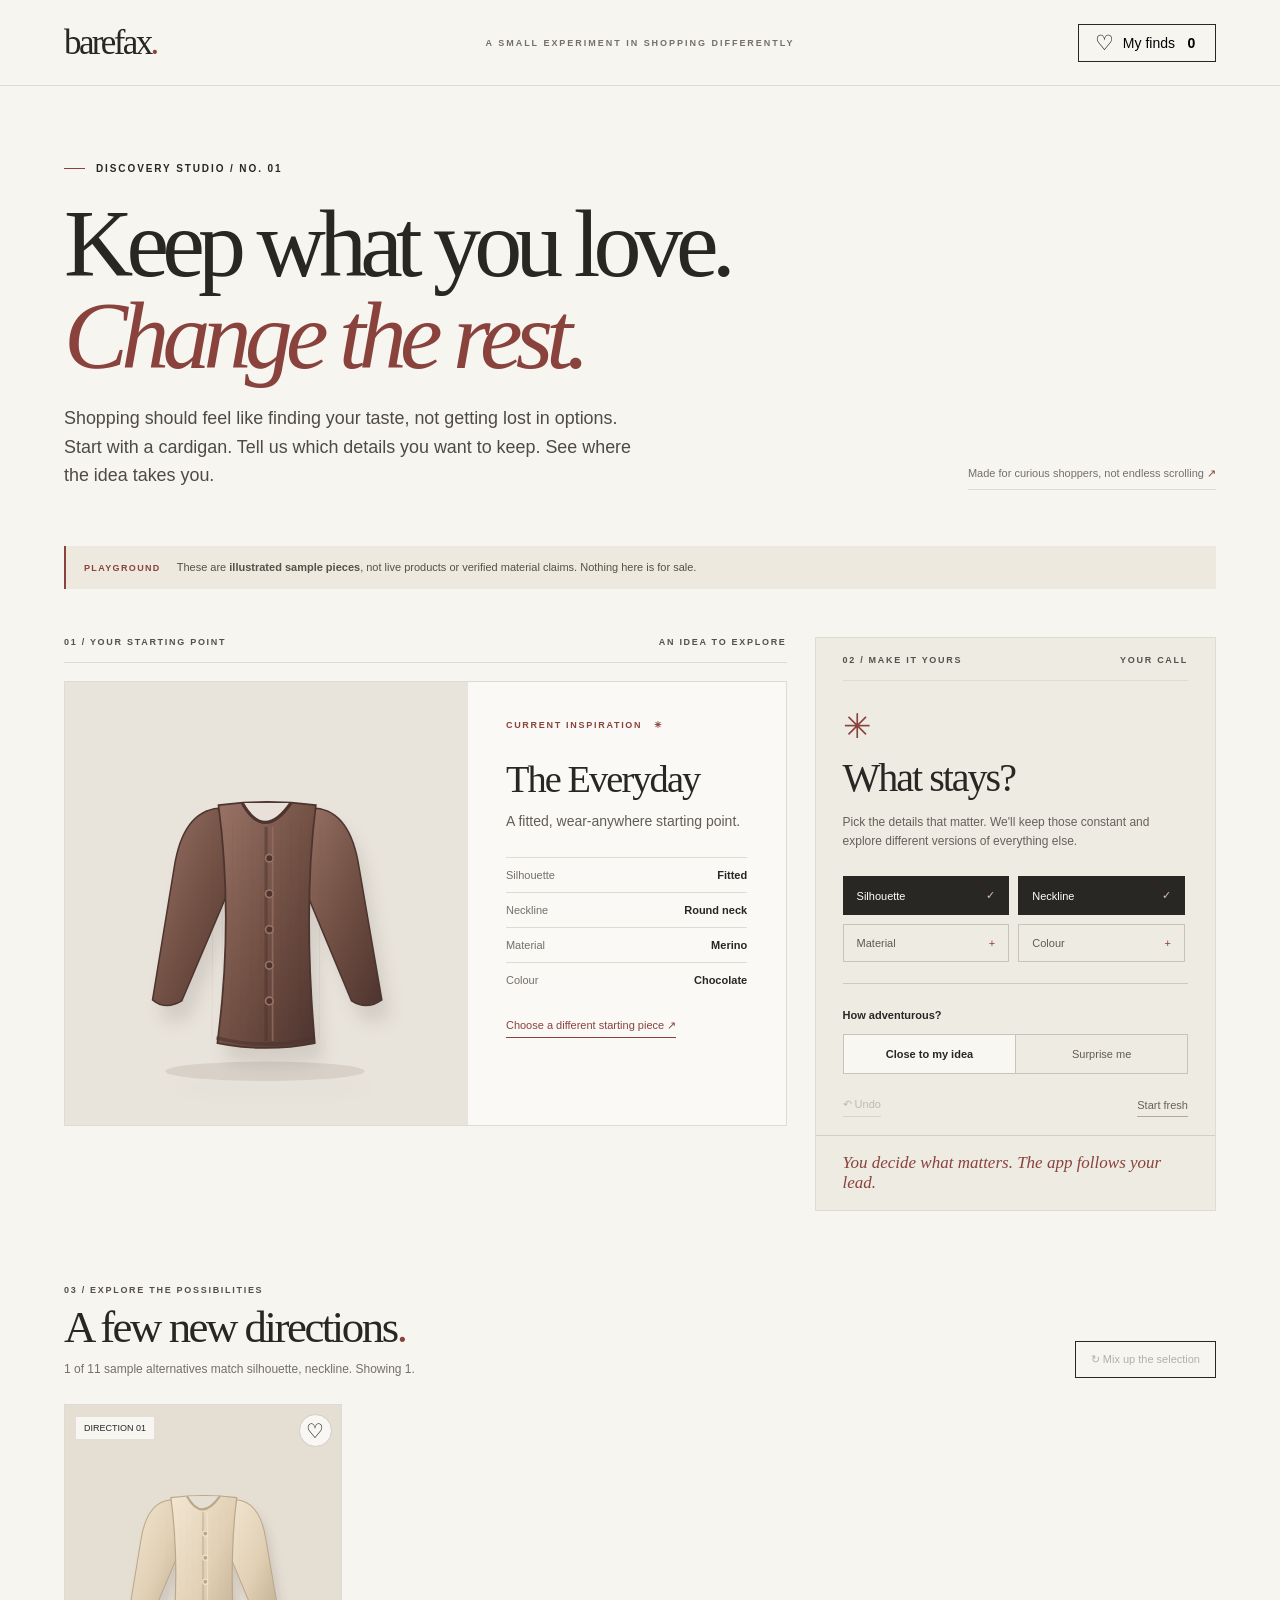
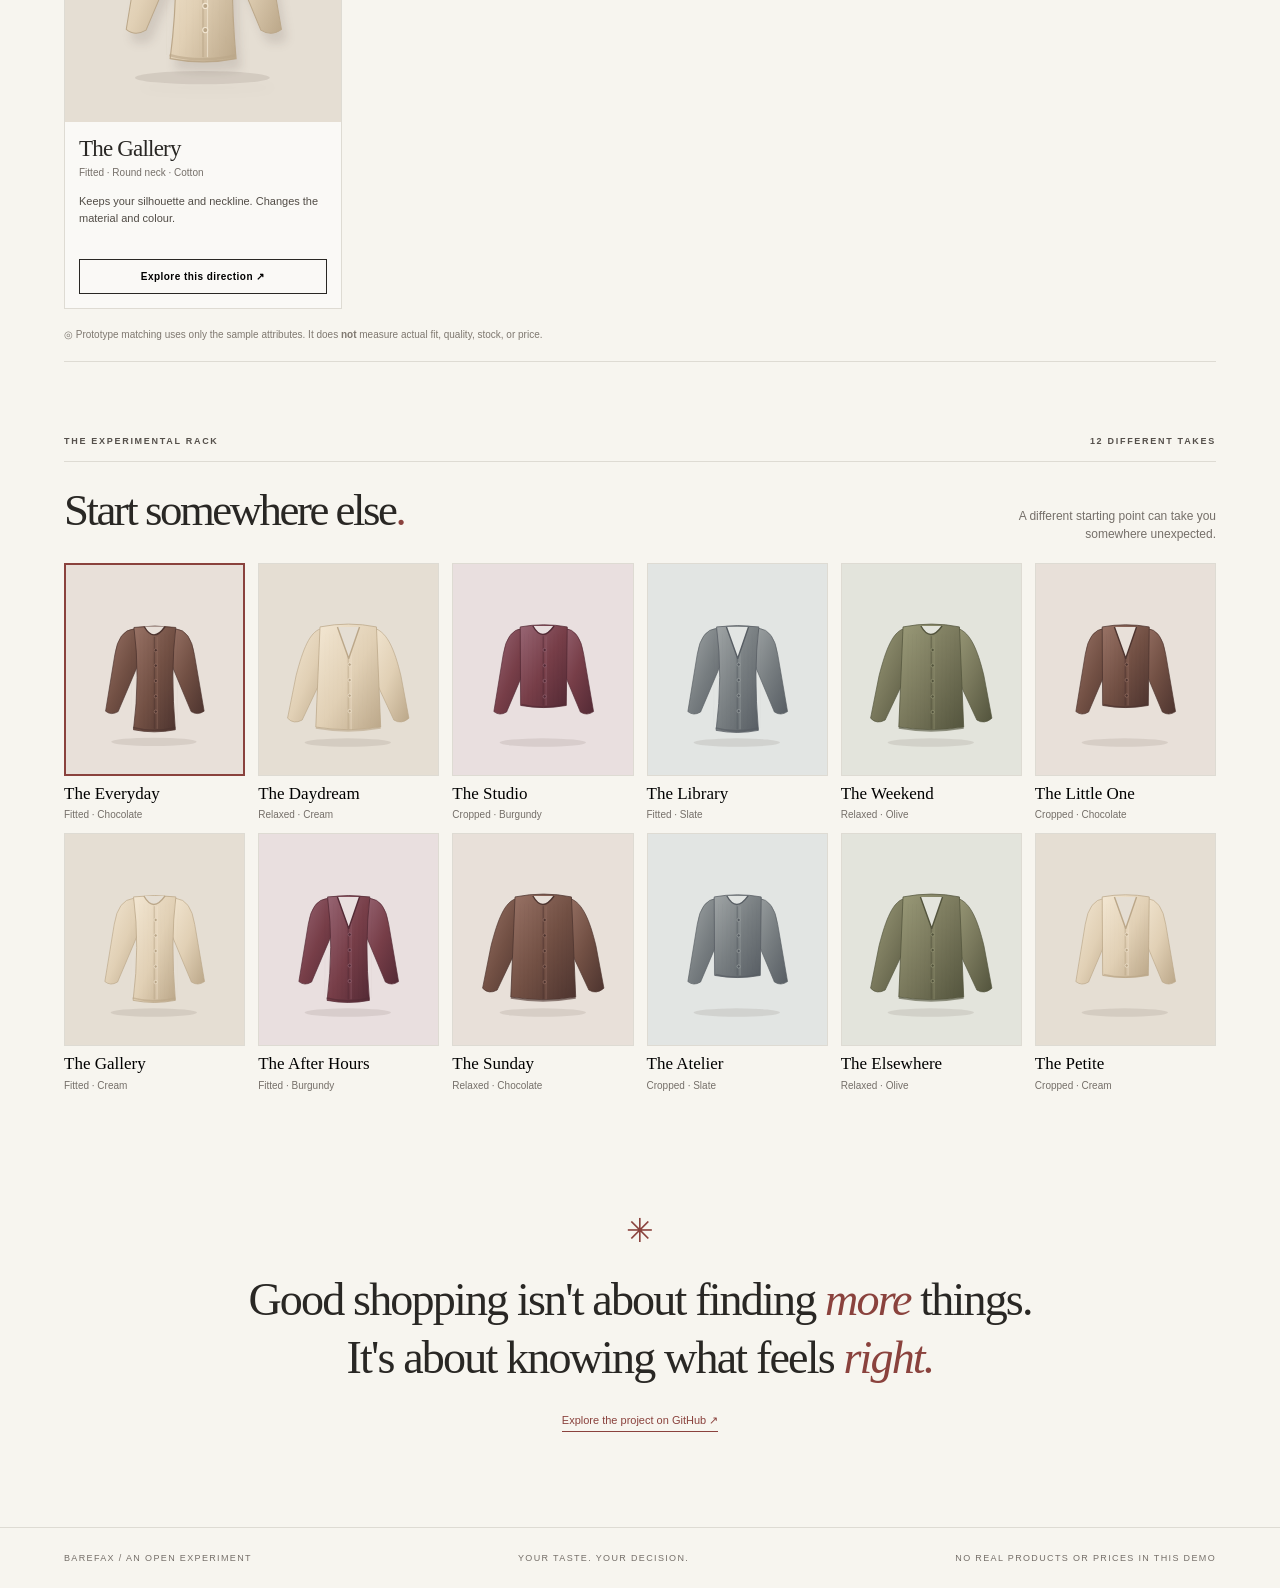
==== studio/index.html @ b5167705 "feat(studio): add isolated interactive discovery playground" ====
<!doctype html>
<html lang="en">
<head>
  <meta charset="utf-8">
  <meta name="viewport" content="width=device-width, initial-scale=1">
  <meta name="color-scheme" content="light">
  <title>Barefax Studio — an experiment in shopping differently</title>
  <link rel="stylesheet" href="./styles.css">
  <script defer src="./app.js"></script>
</head>
<body>
  <a class="skip-link" href="#main">Skip to discovery</a>
  <div class="site-shell">
    <header class="masthead">
      <a class="brand" href="./index.html" aria-label="Barefax Studio home">barefax<span class="brand-dot">.</span></a>
      <span class="masthead-center">A SMALL EXPERIMENT IN SHOPPING DIFFERENTLY</span>
      <button type="button" class="saved-trigger" id="open-saved" aria-haspopup="dialog">
        <span class="icon-heart" aria-hidden="true">♡</span> My finds <span class="count" id="saved-count">0</span>
      </button>
    </header>

    <main id="main">
      <section class="intro">
        <div class="eyebrow"><span class="eyebrow-mark"></span> DISCOVERY STUDIO / NO. 01</div>
        <h1>Keep what you love.<br><em>Change the rest.</em></h1>
        <div class="intro-bottom">
          <p>Shopping should feel like finding your taste, not getting lost in options. Start with a cardigan. Tell us which details you want to keep. See where the idea takes you.</p>
          <div class="proof-pill">Made for curious shoppers, not endless scrolling <span aria-hidden="true">↗</span></div>
        </div>
      </section>

      <div class="demo-notice" role="note">
        <span class="demo-label">PLAYGROUND</span>
        <span>These are <strong>illustrated sample pieces</strong>, not live products or verified material claims. Nothing here is for sale.</span>
      </div>

      <section class="workspace" aria-label="Your discovery workspace">
        <div class="main-study">
          <div class="section-head"><span>01 / YOUR STARTING POINT</span><span>AN IDEA TO EXPLORE</span></div>
          <div class="hero-card">
            <div class="hero-visual" id="hero-art" aria-hidden="true"></div>
            <div class="hero-details">
              <div class="mini-eyebrow">CURRENT INSPIRATION <span aria-hidden="true">✳</span></div>
              <h2 id="hero-name">The Everyday</h2>
              <p id="hero-description">A considered starting point.</p>
              <div class="detail-grid" id="hero-details"></div>
              <button class="text-link" id="change-seed" type="button">Choose a different starting piece <span aria-hidden="true">↗</span></button>
            </div>
          </div>
        </div>

        <aside class="refinement" aria-labelledby="refine-heading">
          <div class="section-head"><span>02 / MAKE IT YOURS</span><span>YOUR CALL</span></div>
          <div class="refine-inner">
            <div class="tiny-icon" aria-hidden="true">✳</div>
            <h2 id="refine-heading">What stays?</h2>
            <p>Pick the details that matter. We'll keep those constant and explore different versions of everything else.</p>
            <div class="keep-controls" id="keep-controls" role="group" aria-label="Features to preserve">
              <button class="keep-chip" type="button" data-keep="silhouette" aria-pressed="true">Silhouette <span aria-hidden="true">✓</span></button>
              <button class="keep-chip" type="button" data-keep="neckline" aria-pressed="true">Neckline <span aria-hidden="true">✓</span></button>
              <button class="keep-chip" type="button" data-keep="material" aria-pressed="false">Material <span aria-hidden="true">+</span></button>
              <button class="keep-chip" type="button" data-keep="colour" aria-pressed="false">Colour <span aria-hidden="true">+</span></button>
            </div>

            <div class="fine-rule"></div>
            <h3>How adventurous?</h3>
            <div class="mode-switch" role="group" aria-label="Discovery direction">
              <button type="button" data-mode="close" class="mode-button" aria-pressed="true">Close to my idea</button>
              <button type="button" data-mode="surprise" class="mode-button" aria-pressed="false">Surprise me</button>
            </div>
            <div class="refine-actions">
              <button class="button-quiet" type="button" id="undo" disabled>↶ Undo</button>
              <button class="button-quiet" type="button" id="reset">Start fresh</button>
            </div>
          </div>
          <div class="refine-note">You decide what matters. The app follows your lead.</div>
        </aside>
      </section>

      <section class="alternatives" id="alternatives" aria-labelledby="alternatives-heading">
        <div class="results-header">
          <div>
            <div class="section-head"><span>03 / EXPLORE THE POSSIBILITIES</span></div>
            <h2 id="alternatives-heading">A few new directions<span class="period">.</span></h2>
            <p id="result-explanation" aria-live="polite">Keeping your chosen details in mind.</p>
          </div>
          <button type="button" id="reshuffle" class="shuffle-button">↻ Mix up the selection</button>
        </div>
        <div id="results" class="product-grid" aria-live="polite"></div>
        <div id="empty-results" class="empty-message" hidden>
          <span class="empty-star" aria-hidden="true">✳</span>
          <h3>That's a very specific vision.</h3>
          <p>No other sample piece has every detail you asked to keep. Unselect one detail to see more options—we won't quietly ignore your choices.</p>
        </div>
        <div class="method-note"><span aria-hidden="true">◎</span> Prototype matching uses only the sample attributes. It does <strong>not</strong> measure actual fit, quality, stock, or price.</div>
      </section>

      <section class="inspiration" id="inspiration" aria-labelledby="inspiration-heading">
        <div class="section-head"><span>THE EXPERIMENTAL RACK</span><span>12 DIFFERENT TAKES</span></div>
        <div class="inspiration-top">
          <h2 id="inspiration-heading">Start somewhere else<span class="period">.</span></h2>
          <p>A different starting point can take you somewhere unexpected.</p>
        </div>
        <div class="rack-grid" id="rack"></div>
      </section>

      <section class="closer">
        <span class="closer-star" aria-hidden="true">✳</span>
        <p>Good shopping isn't about finding <em>more</em> things.<br>It's about knowing what feels <em>right.</em></p>
        <a class="text-link" href="https://github.com/desiraesidhu17-del/worth-it-scorer" target="_blank" rel="noopener noreferrer">Explore the project on GitHub ↗</a>
      </section>
    </main>
    <footer class="footer"><span>BAREFAX / AN OPEN EXPERIMENT</span><span>YOUR TASTE. YOUR DECISION.</span><span>NO REAL PRODUCTS OR PRICES IN THIS DEMO</span></footer>
  </div>

  <dialog id="saved-dialog" class="studio-dialog" aria-labelledby="saved-heading">
    <div class="dialog-heading">
      <div><span class="mini-eyebrow">YOUR LITTLE COLLECTION</span><h2 id="saved-heading">Things worth keeping.</h2></div>
      <button type="button" class="close-dialog" data-close="saved-dialog" aria-label="Close saved finds">✕</button>
    </div>
    <p class="dialog-help">Saved on this browser only. Nothing is uploaded or shared. Choose two or three pieces to compare their demo attributes.</p>
    <div id="saved-items" class="saved-items"></div>
    <div class="dialog-actions">
      <button type="button" id="compare-saved" class="button-primary" disabled>Compare selected</button>
      <button type="button" data-close="saved-dialog" class="button-secondary">Back to exploring</button>
    </div>
  </dialog>

  <dialog id="compare-dialog" class="studio-dialog compare-dialog" aria-labelledby="compare-heading">
    <div class="dialog-heading">
      <div><span class="mini-eyebrow">SIDE BY SIDE</span><h2 id="compare-heading">See what changes.</h2></div>
      <button type="button" class="close-dialog" data-close="compare-dialog" aria-label="Close comparison">✕</button>
    </div>
    <div id="comparison" class="comparison-table"></div>
    <p class="dialog-help">This is an attribute comparison of fictional examples, not a product-quality verdict. Later, verified Barefax evidence can live here.</p>
    <div class="dialog-actions"><button type="button" class="button-primary" data-close="compare-dialog">Keep exploring</button></div>
  </dialog>
</body>
</html>
---- studio/styles.css ----
/* Barefax Studio / experiment 01. Standalone static CSS; does not touch production styles. */
:root {
  --paper: #f7f5ef;
  --ink: #292724;
  --muted: #756f69;
  --line: #dedbd3;
  --accent: #8a423d;
  --rose: #e9e0d8;
  --panel: #eeebe3;
  --sans: "Helvetica Neue", Arial, sans-serif;
  --serif: Georgia, "Times New Roman", serif;
}
* { box-sizing: border-box; }
html { scroll-behavior: smooth; }
body { margin: 0; background: var(--paper); color: var(--ink); font-family: var(--sans); font-size: 14px; }
button, input { font: inherit; }
button { cursor: pointer; }
button:focus-visible, a:focus-visible, input:focus-visible { outline: 2px solid var(--accent); outline-offset: 4px; }
a { color: inherit; }
[hidden] { display: none !important; }
.site-shell { max-width: 1580px; margin: auto; }
.skip-link { position: absolute; z-index: 200; top: -100px; left: 10px; padding: 12px; background: white; }
.skip-link:focus { top: 10px; }
.masthead { display: grid; grid-template-columns: 1fr 1fr 1fr; align-items: center; gap: 14px; min-height: 86px; padding: 14px clamp(20px, 5vw, 80px); border-bottom: 1px solid var(--line); }
.brand { font-family: var(--serif); letter-spacing: -.075em; font-size: 35px; text-decoration: none; line-height: 1; }
.brand-dot, .period { color: var(--accent); }
.masthead-center { text-align: center; font-size: 9px; font-weight: 700; letter-spacing: .22em; color: var(--muted); }
.saved-trigger { justify-self: end; display: flex; align-items: center; gap: 9px; border: 1px solid var(--ink); padding: 10px 16px; background: transparent; white-space: nowrap; }
.saved-trigger:hover { background: var(--ink); color: #fff; }
.icon-heart { font-size: 21px; line-height: .65; }
.count { min-width: 15px; text-align: center; font-weight: 700; }
.intro { padding: clamp(48px, 6vw, 100px) clamp(20px, 5vw, 80px) 32px; }
.eyebrow, .section-head, .mini-eyebrow { font-size: 10px; text-transform: uppercase; font-weight: 700; letter-spacing: .19em; }
.eyebrow { display: flex; align-items: center; gap: 11px; }
.eyebrow-mark { width: 21px; height: 1px; background: var(--accent); }
.intro h1 { margin: 24px 0 22px; font-family: var(--serif); font-size: clamp(57px, 7.5vw, 122px); font-weight: normal; letter-spacing: -.071em; line-height: .96; }
.intro h1 em { color: var(--accent); font-weight: normal; }
.intro-bottom { display: flex; justify-content: space-between; align-items: end; gap: 30px; }
.intro-bottom p { max-width: 570px; margin: 0; font-size: clamp(15px, 1.4vw, 18px); line-height: 1.6; color: #4f4a45; }
.proof-pill { border-bottom: 1px solid var(--line); color: var(--muted); padding: 0 0 9px; font-size: 11px; white-space: nowrap; }
.proof-pill span { color: var(--accent); }
.demo-notice { margin: 24px clamp(20px, 5vw, 80px) 48px; padding: 13px 18px; background: #eee9df; border-left: 2px solid var(--accent); color: #555049; display: flex; align-items: baseline; gap: 16px; font-size: 11px; line-height: 1.5; }
.demo-label { font-size: 9px; font-weight: 800; letter-spacing: .15em; color: var(--accent); }
.workspace { display: grid; grid-template-columns: minmax(0, 1.8fr) minmax(300px, 1fr); gap: 28px; padding: 0 clamp(20px, 5vw, 80px); }
.section-head { display: flex; justify-content: space-between; gap: 10px; padding: 0 0 15px; border-bottom: 1px solid var(--line); color: #55504b; font-size: 9px; }
.hero-card { display: grid; grid-template-columns: minmax(0, 1fr) minmax(240px, .79fr); min-height: 445px; margin-top: 18px; border: 1px solid var(--line); background: #faf9f5; }
.hero-visual { display: grid; place-items: center; overflow: hidden; min-height: 390px; background: #e9e4db; }
.hero-visual svg { width: min(86%, 400px); max-height: 420px; filter: drop-shadow(8px 16px 8px rgba(38,27,23,.11)); }
.hero-details { padding: clamp(22px, 3vw, 42px); display: flex; flex-direction: column; align-items: start; }
.mini-eyebrow { color: var(--accent); font-size: 9px; }
.mini-eyebrow span { padding-left: 8px; }
.hero-details h2 { font-family: var(--serif); font-weight: normal; font-size: clamp(36px, 3vw, 50px); line-height: 1.03; letter-spacing: -.05em; margin: 30px 0 10px; }
.hero-details p { color: #625c56; line-height: 1.65; max-width: 280px; margin: 0 0 24px; }
.detail-grid { width: 100%; display: grid; gap: 0; }
.detail-grid div { display: flex; justify-content: space-between; gap: 12px; padding: 11px 0; border-top: 1px solid var(--line); font-size: 11px; }
.detail-grid span { color: var(--muted); }
.detail-grid strong { text-align: right; font-weight: 600; }
.text-link { border: 0; border-bottom: 1px solid currentColor; background: none; padding: 0 0 5px; font-size: 11px; color: var(--accent); text-decoration: none; margin-top: auto; }
.hero-details .text-link { margin-top: 22px; }
.text-link:hover { color: var(--ink); }
.refinement { border: 1px solid var(--line); background: var(--panel); display: flex; flex-direction: column; }
.refinement .section-head { margin: 0 27px; padding-top: 17px; }
.refine-inner { padding: 25px 27px 18px; }
.tiny-icon { color: var(--accent); font-size: 34px; }
.refine-inner h2 { margin: 8px 0 12px; font-family: var(--serif); font-weight: normal; letter-spacing: -.05em; font-size: 40px; }
.refine-inner p { color: #67605b; line-height: 1.6; font-size: 12px; max-width: 310px; }
.keep-controls { display: flex; flex-wrap: wrap; gap: 9px; margin: 25px 0 21px; }
.keep-chip { display: flex; gap: 18px; align-items: center; justify-content: space-between; border: 1px solid #c9c3bb; background: transparent; padding: 12px 13px; min-width: calc(50% - 6px); color: #605a53; font-size: 11px; }
.keep-chip[aria-pressed="true"] { border-color: var(--ink); background: var(--ink); color: #fff; }
.keep-chip span { color: var(--accent); }
.keep-chip[aria-pressed="true"] span { color: #e8bdb5; }
.fine-rule { border-top: 1px solid #cfc9c1; margin: 6px 0 25px; }
.refine-inner h3 { margin: 0 0 13px; font-size: 11px; font-weight: 600; }
.mode-switch { display: grid; grid-template-columns: 1fr 1fr; border: 1px solid #c9c3bb; }
.mode-button { background: transparent; padding: 13px 9px; border: 0; color: #625b55; font-size: 11px; }
.mode-button + .mode-button { border-left: 1px solid #c9c3bb; }
.mode-button[aria-pressed="true"] { background: #f9f7f2; color: var(--ink); font-weight: 700; }
.refine-actions { display: flex; justify-content: space-between; gap: 12px; margin-top: 24px; }
.button-quiet { background: none; padding: 0 0 5px; border: 0; border-bottom: 1px solid #b2aaa1; color: #666059; font-size: 11px; }
.button-quiet:disabled { opacity: .35; cursor: default; }
.refine-note { margin-top: auto; border-top: 1px solid #d5cec6; padding: 17px 27px; font-family: var(--serif); font-style: italic; color: var(--accent); font-size: 17px; }
.alternatives, .inspiration { padding: 74px clamp(20px, 5vw, 80px) 0; }
.results-header { display: flex; justify-content: space-between; align-items: end; gap: 25px; margin-bottom: 26px; }
.results-header .section-head { width: 100%; border: none; padding: 0; }
.results-header h2, .inspiration h2 { margin: 9px 0 9px; font: normal clamp(34px, 3.5vw, 52px)/1.05 var(--serif); letter-spacing: -.055em; }
.results-header p, .inspiration-top p { margin: 0; color: var(--muted); font-size: 12px; line-height: 1.5; }
.shuffle-button { background: none; border: 1px solid var(--ink); padding: 11px 15px; font-size: 11px; white-space: nowrap; }
.shuffle-button:hover { background: var(--ink); color: white; }
.product-grid { display: grid; grid-template-columns: repeat(4, minmax(0, 1fr)); gap: 14px; }
.product-card { min-width: 0; border: 1px solid var(--line); background: #faf9f6; display: flex; flex-direction: column; }
.product-visual { position: relative; display: grid; place-items: center; background: var(--visual-bg, #e9e4db); aspect-ratio: 4/4.6; overflow: hidden; }
.product-visual svg { width: 85%; max-height: 100%; filter: drop-shadow(5px 10px 5px rgba(44,29,23,.11)); transition: transform .25s ease; }
.product-card:hover .product-visual svg { transform: translateY(-4px) scale(1.025); }
.product-card .top-badge { position: absolute; top: 12px; left: 11px; font-size: 9px; background: #faf9f6e8; padding: 6px 8px; }
.save-button { position: absolute; top: 9px; right: 9px; width: 33px; height: 33px; border-radius: 50%; border: 1px solid #d3ccc2; background: #faf9f6ee; font-size: 20px; line-height: 1; }
.save-button.is-saved { color: #fff; border-color: var(--accent); background: var(--accent); }
.product-body { padding: 15px 14px 14px; flex: 1; display: flex; flex-direction: column; }
.product-body h3 { font: normal 23px/1 var(--serif); letter-spacing: -.035em; margin: 0 0 7px; }
.product-body .sub { font-size: 10px; color: var(--muted); }
.product-body .reason { margin: 15px 0 17px; color: #514c46; font-size: 11px; line-height: 1.55; min-height: 49px; }
.card-action { margin-top: auto; border: 1px solid var(--ink); width: 100%; background: transparent; padding: 11px; font-size: 10px; font-weight: 700; letter-spacing: .045em; }
.card-action:hover { background: var(--ink); color: white; }
.empty-message { border: 1px dashed #c0b5a9; text-align: center; padding: 34px 20px; background: #efeae2; }
.empty-message h3 { font: normal 30px var(--serif); margin: 0 0 8px; }
.empty-message p { max-width: 500px; margin: auto; color: var(--muted); line-height: 1.6; }
.empty-star { font-size: 35px; color: var(--accent); }
.method-note { border-bottom: 1px solid var(--line); padding: 18px 0; color: #7f7870; font-size: 10px; line-height: 1.6; }
.inspiration .section-head { margin-bottom: 16px; }
.inspiration-top { display: flex; justify-content: space-between; align-items: end; gap: 16px; margin-bottom: 20px; }
.inspiration-top p { max-width: 250px; text-align: right; }
.rack-grid { display: grid; grid-template-columns: repeat(6, minmax(0, 1fr)); gap: 13px; }
.rack-item { text-align: left; background: none; border: 0; padding: 0; min-width: 0; }
.rack-visual { border: 1px solid var(--line); display: grid; place-items: center; aspect-ratio: 4 / 4.7; background: var(--visual-bg); overflow: hidden; position: relative; }
.rack-visual svg { width: 84%; transition: transform .2s ease; }
.rack-item:hover .rack-visual svg { transform: translateY(-3px); }
.rack-item[aria-current="true"] .rack-visual { border: 2px solid var(--accent); }
.rack-caption { display: block; padding-top: 9px; font: normal 17px var(--serif); line-height: 1.1; }
.rack-caption small { display: block; font: 10px var(--sans); color: var(--muted); margin-top: 6px; }
.closer { padding: 120px 20px 100px; text-align: center; }
.closer-star { font-size: 33px; color: var(--accent); }
.closer p { font: normal clamp(26px, 3.6vw, 51px)/1.25 var(--serif); letter-spacing: -.04em; margin: 21px 0 25px; }
.closer em { color: var(--accent); }
.footer { border-top: 1px solid var(--line); padding: 25px clamp(20px, 5vw, 80px); display: flex; justify-content: space-between; gap: 20px; color: var(--muted); letter-spacing: .15em; font-size: 9px; }
.studio-dialog { width: min(720px, calc(100vw - 30px)); max-height: min(82vh, 820px); overflow-y: auto; border: 1px solid var(--ink); background: var(--paper); color: var(--ink); padding: 27px; box-shadow: 0 30px 100px #29272445; }
.studio-dialog::backdrop { background: #1c1b1a9c; backdrop-filter: blur(3px); }
.dialog-heading { display: flex; justify-content: space-between; gap: 15px; align-items: start; }
.dialog-heading h2 { font: normal clamp(28px, 5vw, 40px) var(--serif); letter-spacing: -.045em; margin: 9px 0 0; }
.close-dialog { background: none; border: 0; padding: 4px; font-size: 19px; }
.dialog-help { color: var(--muted); font-size: 11px; line-height: 1.6; max-width: 560px; }
.saved-item { display: flex; gap: 15px; align-items: center; padding: 12px 0; border-top: 1px solid var(--line); }
.saved-thumb { flex: 0 0 72px; background: #e9e4dc; }
.saved-thumb svg { display: block; width: 100%; }
.saved-copy { flex: 1; font-size: 12px; }
.saved-copy strong { font: normal 21px var(--serif); display: block; padding-bottom: 4px; }
.saved-copy span { color: var(--muted); font-size: 10px; }
.saved-choice { display: flex; align-items: center; gap: 7px; font-size: 10px; }
.remove-saved { border: none; border-bottom: 1px solid var(--line); color: var(--accent); background: none; padding: 3px 0; font-size: 10px; }
.dialog-actions { display: flex; gap: 12px; justify-content: space-between; margin-top: 23px; }
.button-primary, .button-secondary { padding: 13px 20px; border: 1px solid var(--ink); font-size: 11px; font-weight: 700; }
.button-primary { background: var(--ink); color: #fff; }
.button-secondary { background: transparent; }
.button-primary:disabled { opacity: .4; cursor: not-allowed; }
.no-saves { border: 1px dashed var(--line); padding: 36px; text-align: center; color: var(--muted); line-height: 1.6; }
.comparison-table { overflow-x: auto; }
.comparison-columns { display: grid; grid-template-columns: 100px repeat(var(--cols), minmax(130px, 1fr)); gap: 1px; background: var(--line); border: 1px solid var(--line); margin-top: 22px; min-width: 420px; }
.comparison-columns > div { background: var(--paper); padding: 12px; font-size: 11px; }
.comparison-columns .table-label { background: var(--panel); color: #66605b; font-size: 10px; }
.compare-product svg { width: 100%; max-height: 140px; }
.compare-product strong { font: normal 19px var(--serif); display: block; }
@media (max-width: 1130px) { .workspace { grid-template-columns: 1fr; } .refinement { display: block; } .refine-inner { display: grid; grid-template-columns: 1fr 1fr; gap: 10px 28px; } .refine-inner .tiny-icon, .refine-inner h2, .refine-inner p { grid-column: 1; } .keep-controls { grid-column: 2; grid-row: 1/4; align-content: start; } .fine-rule, .refine-inner h3, .mode-switch, .refine-actions { grid-column: 1/-1; } .product-grid { grid-template-columns: repeat(4, minmax(0, 1fr)); } .rack-grid { grid-template-columns: repeat(6, minmax(0, 1fr)); } }
@media (max-width: 820px) { .masthead { grid-template-columns: 1fr auto; } .masthead-center { display: none; } .intro-bottom { flex-direction: column; align-items: start; } .hero-card { grid-template-columns: 1fr 1fr; } .product-grid { grid-template-columns: repeat(2, minmax(0, 1fr)); } .rack-grid { grid-template-columns: repeat(4, minmax(0, 1fr)); } .footer span:last-child { display: none; } }
@media (max-width: 570px) { .masthead { min-height: 69px; } .brand { font-size: 30px; } .saved-trigger { padding: 9px; } .intro { padding-top: 53px; } .intro h1 { font-size: clamp(52px, 12.5vw, 72px); } .demo-notice { flex-direction: column; gap: 5px; margin-bottom: 28px; } .hero-card { display: block; } .hero-visual { min-height: 310px; } .hero-visual svg { max-height: 310px; } .hero-details h2 { margin-top: 18px; } .refine-inner { display: block; } .refine-note { font-size: 15px; } .results-header { align-items: start; flex-direction: column; } .alternatives, .inspiration { padding-top: 50px; } .product-grid { gap: 9px; } .product-body { padding: 10px; } .product-body h3 { font-size: 20px; } .product-body .reason { min-height: 72px; } .rack-grid { grid-template-columns: repeat(3, minmax(0, 1fr)); gap: 9px; } .rack-caption { font-size: 14px; } .inspiration-top { display: block; } .inspiration-top p { text-align: left; } .footer { flex-wrap: wrap; } .studio-dialog { padding: 18px; } .saved-item { flex-wrap: wrap; } .saved-choice { flex-basis: 100%; justify-content: end; } }
@media (prefers-reduced-motion: reduce) { html { scroll-behavior: auto; } *, *::before, *::after { transition-duration: .01ms !important; scroll-behavior: auto !important; } }
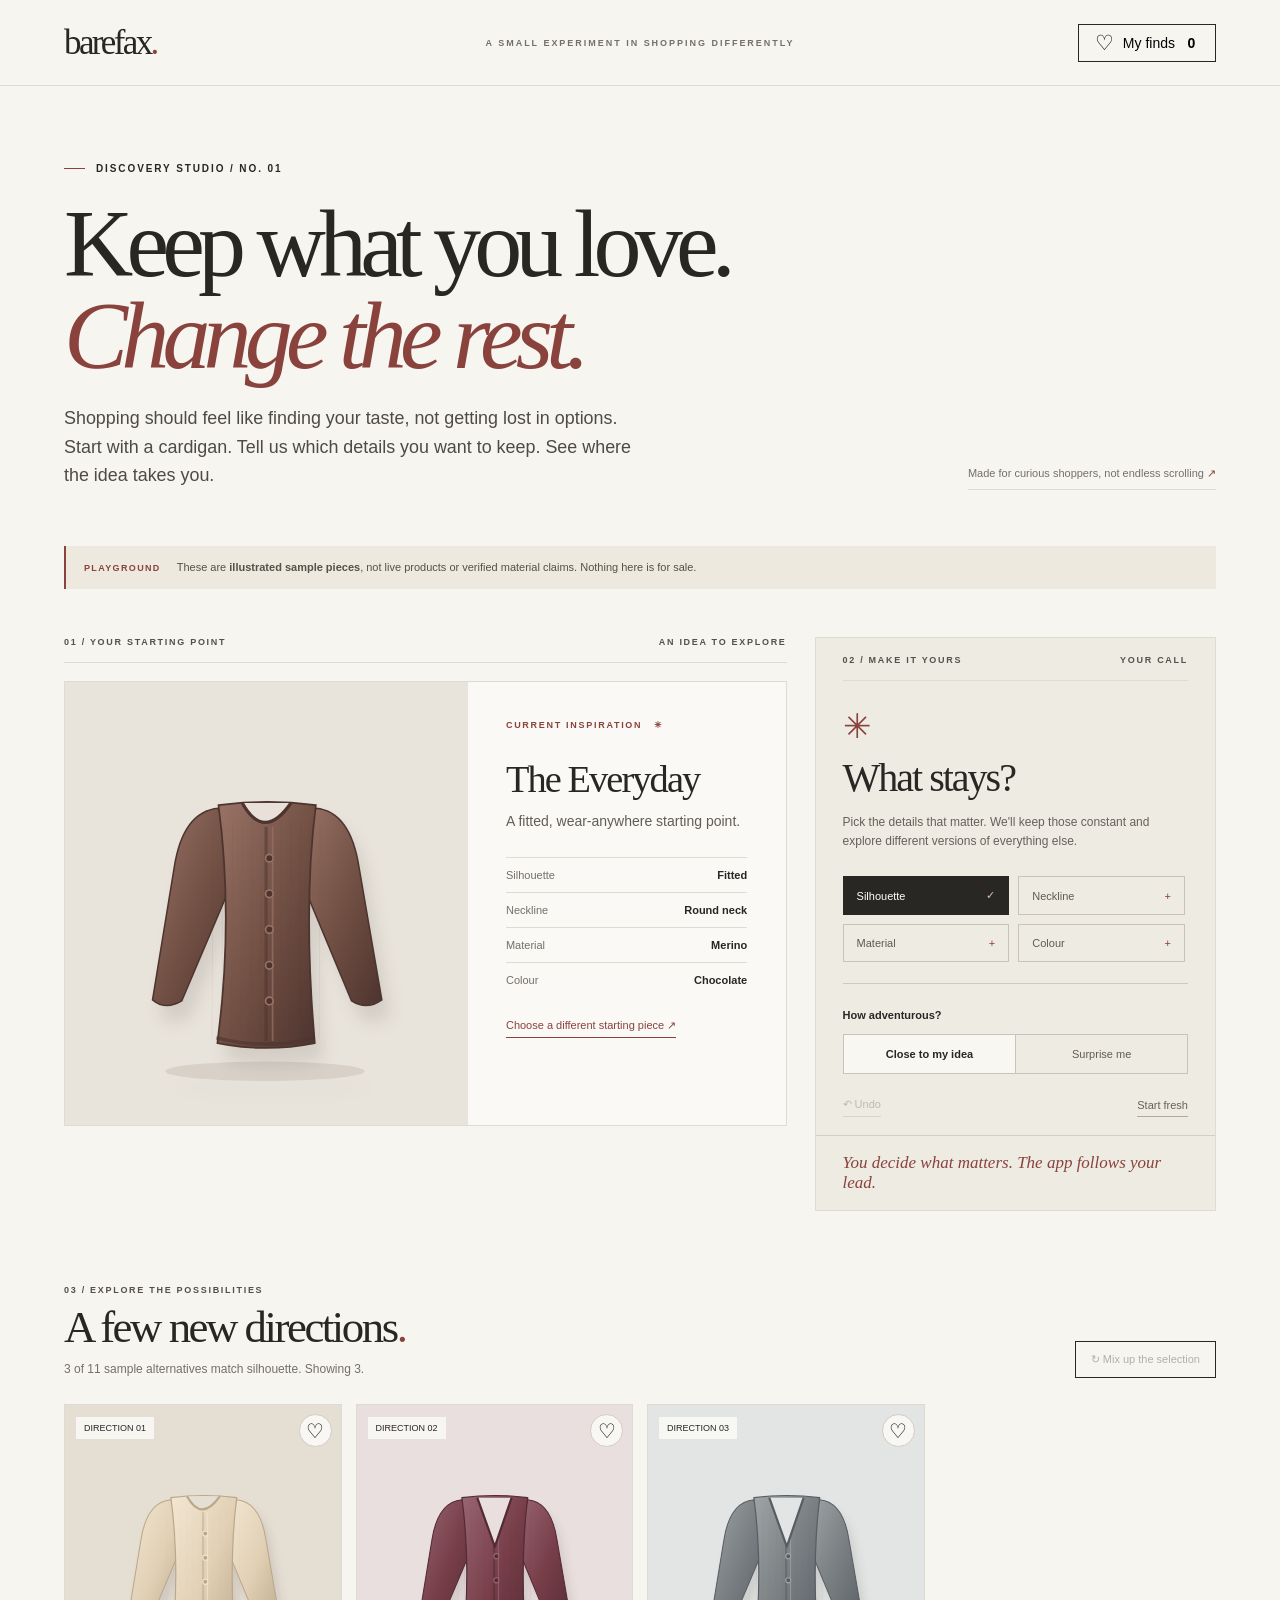
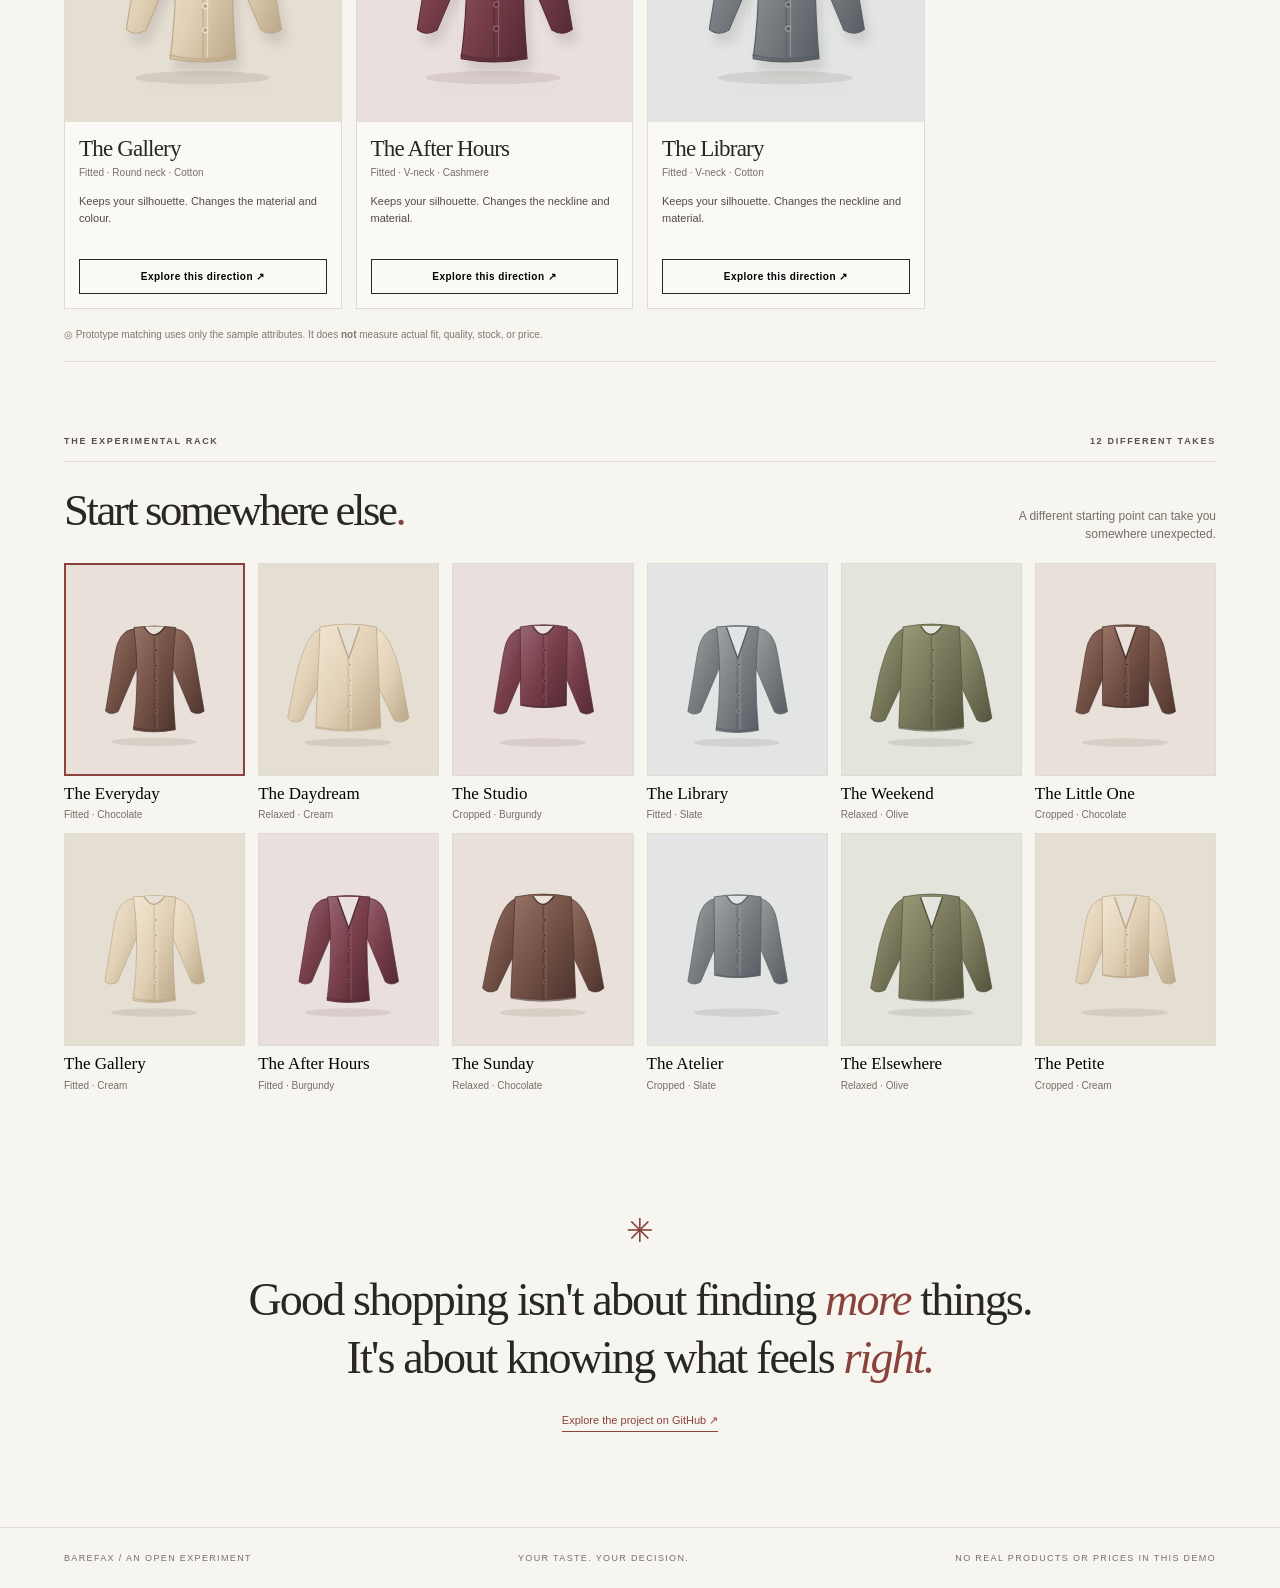
==== commit 5c543f39: "fix(studio): start with a useful shortlist and tidy demo instructions" ====
--- a/studio/index.html
+++ b/studio/index.html
@@ -57,7 +57,7 @@
             <p>Pick the details that matter. We'll keep those constant and explore different versions of everything else.</p>
             <div class="keep-controls" id="keep-controls" role="group" aria-label="Features to preserve">
               <button class="keep-chip" type="button" data-keep="silhouette" aria-pressed="true">Silhouette <span aria-hidden="true">✓</span></button>
-              <button class="keep-chip" type="button" data-keep="neckline" aria-pressed="true">Neckline <span aria-hidden="true">✓</span></button>
+              <button class="keep-chip" type="button" data-keep="neckline" aria-pressed="false">Neckline <span aria-hidden="true">✓</span></button>
               <button class="keep-chip" type="button" data-keep="material" aria-pressed="false">Material <span aria-hidden="true">+</span></button>
               <button class="keep-chip" type="button" data-keep="colour" aria-pressed="false">Colour <span aria-hidden="true">+</span></button>
             </div>
